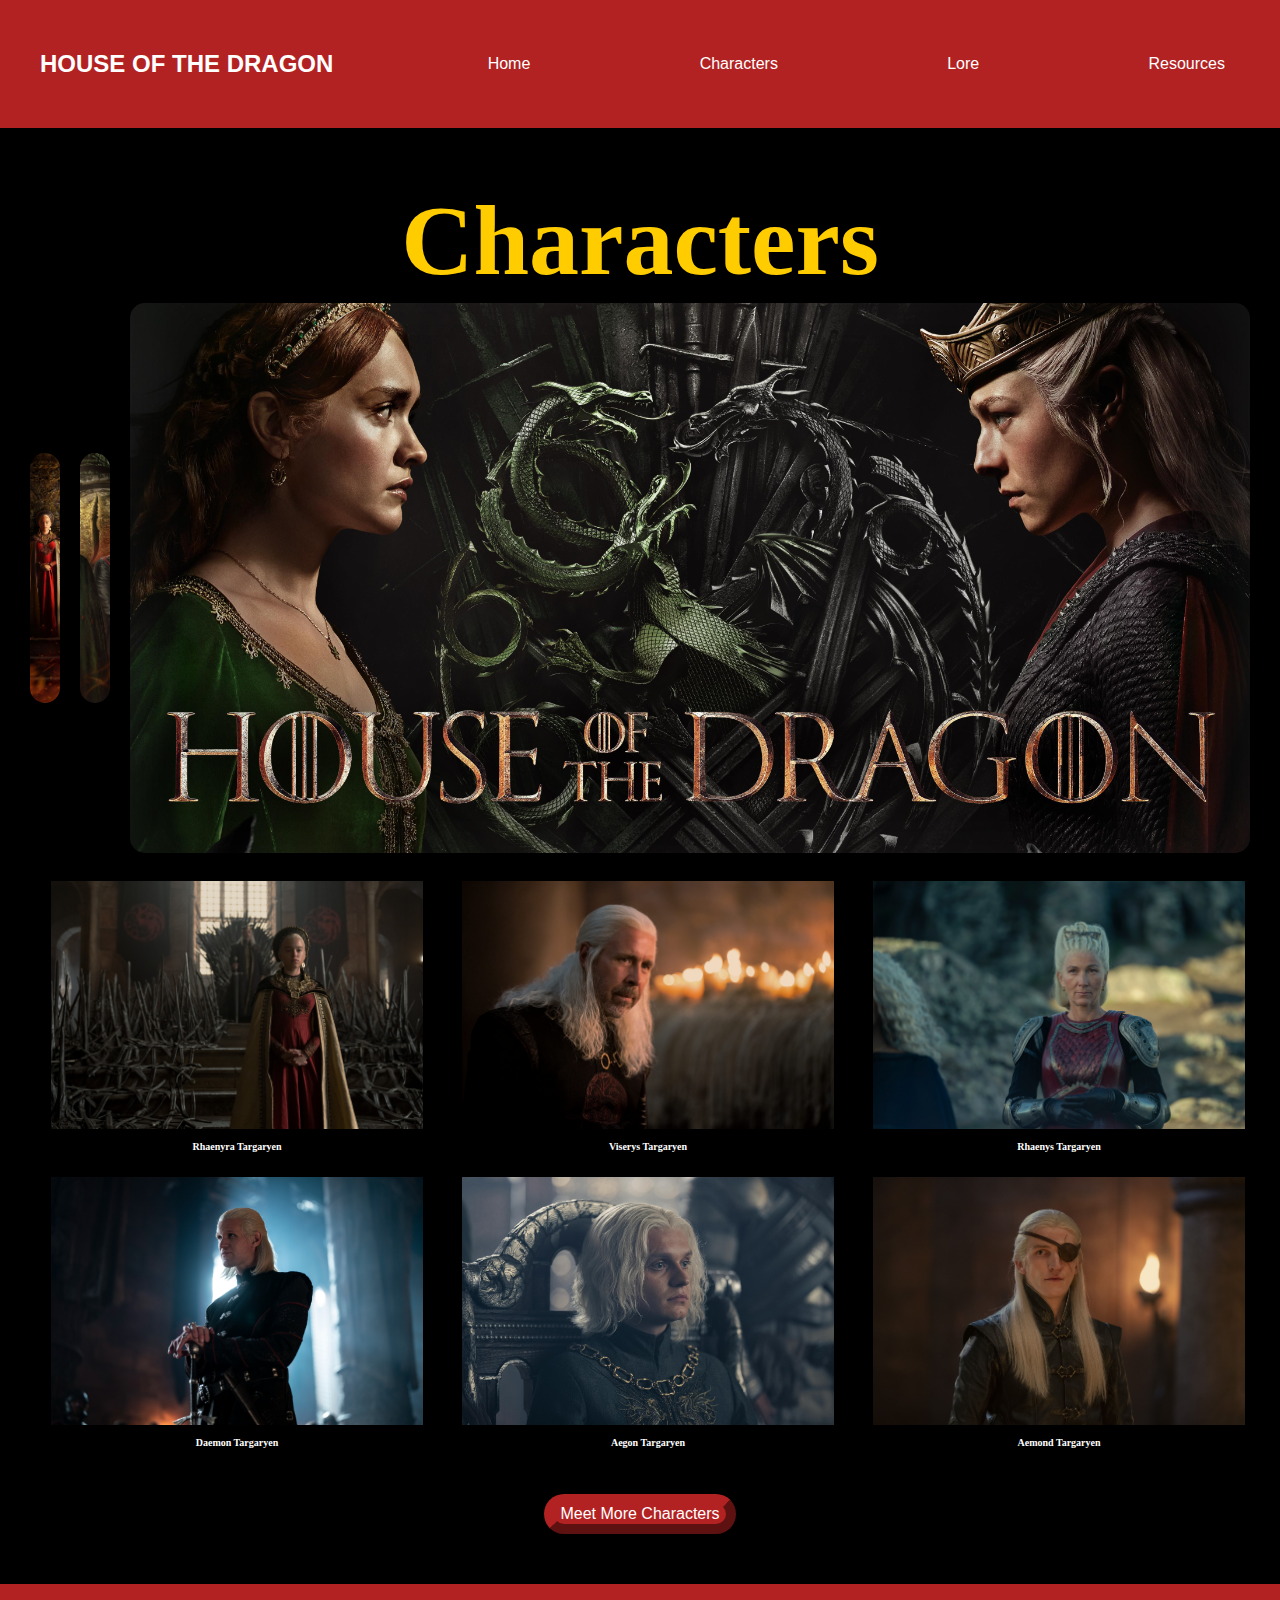
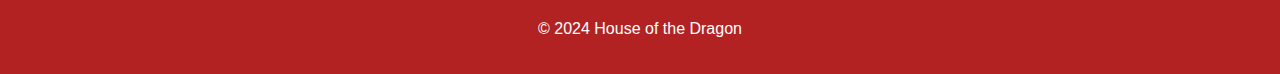
==== characters.html @ 88fac6dd "modify characters" ====
<!DOCTYPE html>
<html lang="en">
<head>
    <meta charset="UTF-8">
    <meta name="viewport" content="width=device-width, initial-scale=1.0">
    <link rel="stylesheet" href="styles.css">
    <meta name="description" content="House of the Dragon Characters">
    <title>House of Targaryen</title>
</head>
<body>
    <header class="header">
        <nav class="header__nav">
                <a class="header__logo">House of the Dragon</a>
                <a href="index.html" class="header__link">Home</a>
                <a href="characters.html" class="header__link">Characters</a>
                <a href="more.html" class="header__link">Lore</a>
                <a href="resources.html"class="header__link">Resources</a>
            </nav>
    </header>
    <div class="cast main content">
        <main>
            <h2 class="cast__subheading">Characters</h2>
            <div class="castslider">
                <input type="radio" name="slider" id="radio1" class="hidden" checked="">
                <label  for="radio1" class="box b1"></label>
                <input type="radio" name="slider" id="radio2" class="hidden" checked="">
                <label  for="radio2" class="box b2"></label>
                <input type="radio" name="slider" id="radio3" class="hidden" checked="">
                <label  for="radio3" class="box b3"></label>
            </div>
            <div class="cast_row">
                <div class="cast_column">
                  <div class="cast_card">
                    <img src="images/Rhaeny.jpg" alt="#" style="width:100%">
                    <div class="cast_container">
                        <h2 class="cast_text"> Rhaenyra Targaryen</h2>
                    </div>
                  </div>
                </div>
                <div class="cast_column">
                  <div class="cast_card">
                    <img src="images/viserys.jpg" alt= "Mike" style="width:100%">
                    <div class="cast_container">
                      <h2 class="cast_text"> Viserys Targaryen</h2>
                    </div>
                  </div>
                </div>
                <div class="cast_column">
                  <div class="cast_card">
                    <img src="images/Rhaenys.jpg" alt="John" style="width:100%">
                    <div class="cast_container">
                        <h2 class="cast_text"> Rhaenys Targaryen</h2>
                    </div>
                  </div>
                </div>
                <div class="cast_column">
                  <div class="cast_card">
                    <img src="images/daemon.jpg" alt="John" style="width:100%">
                    <div class="cast_container">
                      <h2 class="cast_text"> Daemon Targaryen</h2>
                    </div>
                  </div>
                </div>
                <div class="cast_column">
                    <div class="cast_card">
                      <img src="images/aegoon.jpg" alt="John" style="width:100%">
                      <div class="cast_container">
                        <h2 class="cast_text"> Aegon Targaryen</h2>
                      </div>
                    </div>
                  </div>
                  <div class="cast_column">
                    <div class="cast_card">
                      <img src="images/aemond.jpg" alt="John" style="width:100%">
                      <div class="cast_container">
                        <h2 class="cast_text"> Aemond Targaryen</h2>
                      </div>
                    </div>
                  </div>
            </div>
            <button>
                <a href="https://www.hbo.com/house-of-the-dragon/cast-and-characters">Meet More Characters</a>
            </button>
        </main>
    </div>
    <footer class="footer">
        <p class="footer__text">&copy; 2024 House of the Dragon</p>
      </footer>
</body>
</html>
---- styles.css ----
/* Style guide colors */
:root {
    --primary-color: #b22222;
    --secondary-color: #ffcc00;
    --text-color: #ffffff;
    --background-color: #000000;
    --link-color: #ffffff;
}

body {
    font-family: 'Roboto', sans-serif;
    margin: 0;
    background-color: var(--background-color);
    color: var(--text-color);
}

/* Header */
.header {
    background-color: var(--primary-color);
    padding: 40px;
}

.header__nav {
    display:flex;
    flex-flow: row nowrap;
    justify-content:space-between;
    align-items: center;
}

.header__logo {
    font-size: 1.5rem;
    font-weight: bold;
    text-transform: uppercase;
    color: var(--link-color);
    text-decoration: none;
    cursor: pointer;
}

.header__link {
    color: var(--link-color);
    text-decoration: none;
    transition: color 0.3s;
    padding: 15px;
    float: right;
    text-align: right; 
}

.header__link:hover {
    color: var(--secondary-color);
}

/* Home Page*/

/* Hero Section */
.hero {
    text-align: center;
    padding: 100px 20px;
    background-image: url('assets/House_of_Dragon.webp');
    background-size: cover;
    background-position: center;
}

.hero__title {
    font-size: 2.5rem;
    margin-bottom: 20px;
}

.hero__subtitle {
    font-size: 1.5rem;
    margin-bottom: 30px;
}

.hero__button {
    padding: 10px 20px;
    background-color: var(--secondary-color);
    border: none;
    color: var(--background-color);
    cursor: pointer;
    transition: background-color 0.3s;
}

.hero__button:hover {
    background-color: var(--primary-color);
}

/* Content Section */
.content {
    padding: 50px 20px;
}

.content__title {
    font-size: 2rem;
    margin-bottom: 20px;
}

.content__text {
    font-size: 1.2rem;
    margin-bottom: 30px;
}

.content__image {
    display: block;
    margin: 0 auto;
    max-width: 100%;
    transition: transform 0.3s;
}

.content__image:hover {
    transform: scale(1.05);
}

/* Cast Tab */

.cast__subheading {
    font-family: 'GoT';
    text-align: center;
    font-size: 100px;
    color: var(--secondary-color);
    margin: 5px  5px 5px 5px;
}

.castslider {
    text-align: center;
    display: flex;
    justify-content: center;
    align-items: center;
    height: 550px;
    margin: 0;
    margin-bottom: 20px;
}
.box {
    width: 40px;
    height: 250px;
    background-color:  	#c94b4b;
    margin: 10px;
    cursor: pointer;
    transition: width 0.3s ease-in, height 0.3s ease-in;
    border-radius: 15px;
    background-size: cover;
    background-position: center;
}

.hidden:checked + .box {
    width: 1500px;
    height: 550px;
}
.hidden {
    display: none;
}

.b1 {
    background-image: url(images/season1.webp);
}
    
.b2 {
    background-image: url(images/dragon.jpg);
}

.b3 {
    background-image: url(images/logo.jpg);
}

.b4 {
    background-image: url(images/alicent.jpg);
}

.cast_column {
    float: left;
    width: 30%;
    padding: 8px 8px  8px 8px;
    margin-left: 23px;
  }
  
  .cast_container {
    padding:0px 16px;
  }
  
  .cast_container::after, .cast_row::after {
    content: "";
    clear: both;
    display: table;
  }

  .cast_text {
    text-align: center;
    font-family: 'GoT';
    font-size: 10px;
  }
  
button {
    cursor: pointer;
    display: block;
    margin: auto;
    margin-top: 30px;
    border-radius: 50px;
    border-width: 10px;
    border-color: var(--primary-color);
    background-color: #b22222;
}

button:hover {
    animation-duration: 3s;
    animation-iteration-count:infinite;
    animation-name: bounce;
    animation-timing-function: ease;
}

button a {
    color: var(--link-color);
    text-decoration: none;
    font-size: larger;
}

@keyframes bounce {
  0% {
transform: translateY(0);
  }
  50% {
    transform: translateY(-20px)
  }
  100% {
    transform: translateY(0)
  }
}

@font-face {
    font-family: 'GoT';
    src: url(fonts/Game\ of\ Thrones.ttf);
}

/* Footer */
footer {
    text-align: center;
    padding: 20px;
    background-color: var(--primary-color);
    color: var(--text-color);
}

/* Media Queries */
@media (max-width: 768px) {
    .header__nav {
        flex-direction: column;
    }

    .hero__title {
        font-size: 2rem;
    }

    .hero__subtitle {
        font-size: 1.2rem;
    }
}

@media (max-width: 500px) {
    .header {
        text-align: center;
    }

    .header__link {
        display: block;
        margin: 5px 0;
    }

    .hero {
        padding: 50px 10px;
    }

    .hero__title {
        font-size: 1.5rem;
    }

    .hero__subtitle {
        font-size: 1rem;
    }

    .hero__button {
        padding: 8px 16px;
    }

    .content {
        padding: 30px 10px;
    }

    .content__title {
        font-size: 1.5rem;
    }

    .content__text {
        font-size: 1rem;
    }

    .cast__subheading {
        font-size: 50px;
        display: block;
      }

      .cast_column {
        width: 100%;
        display: block;
      }
}
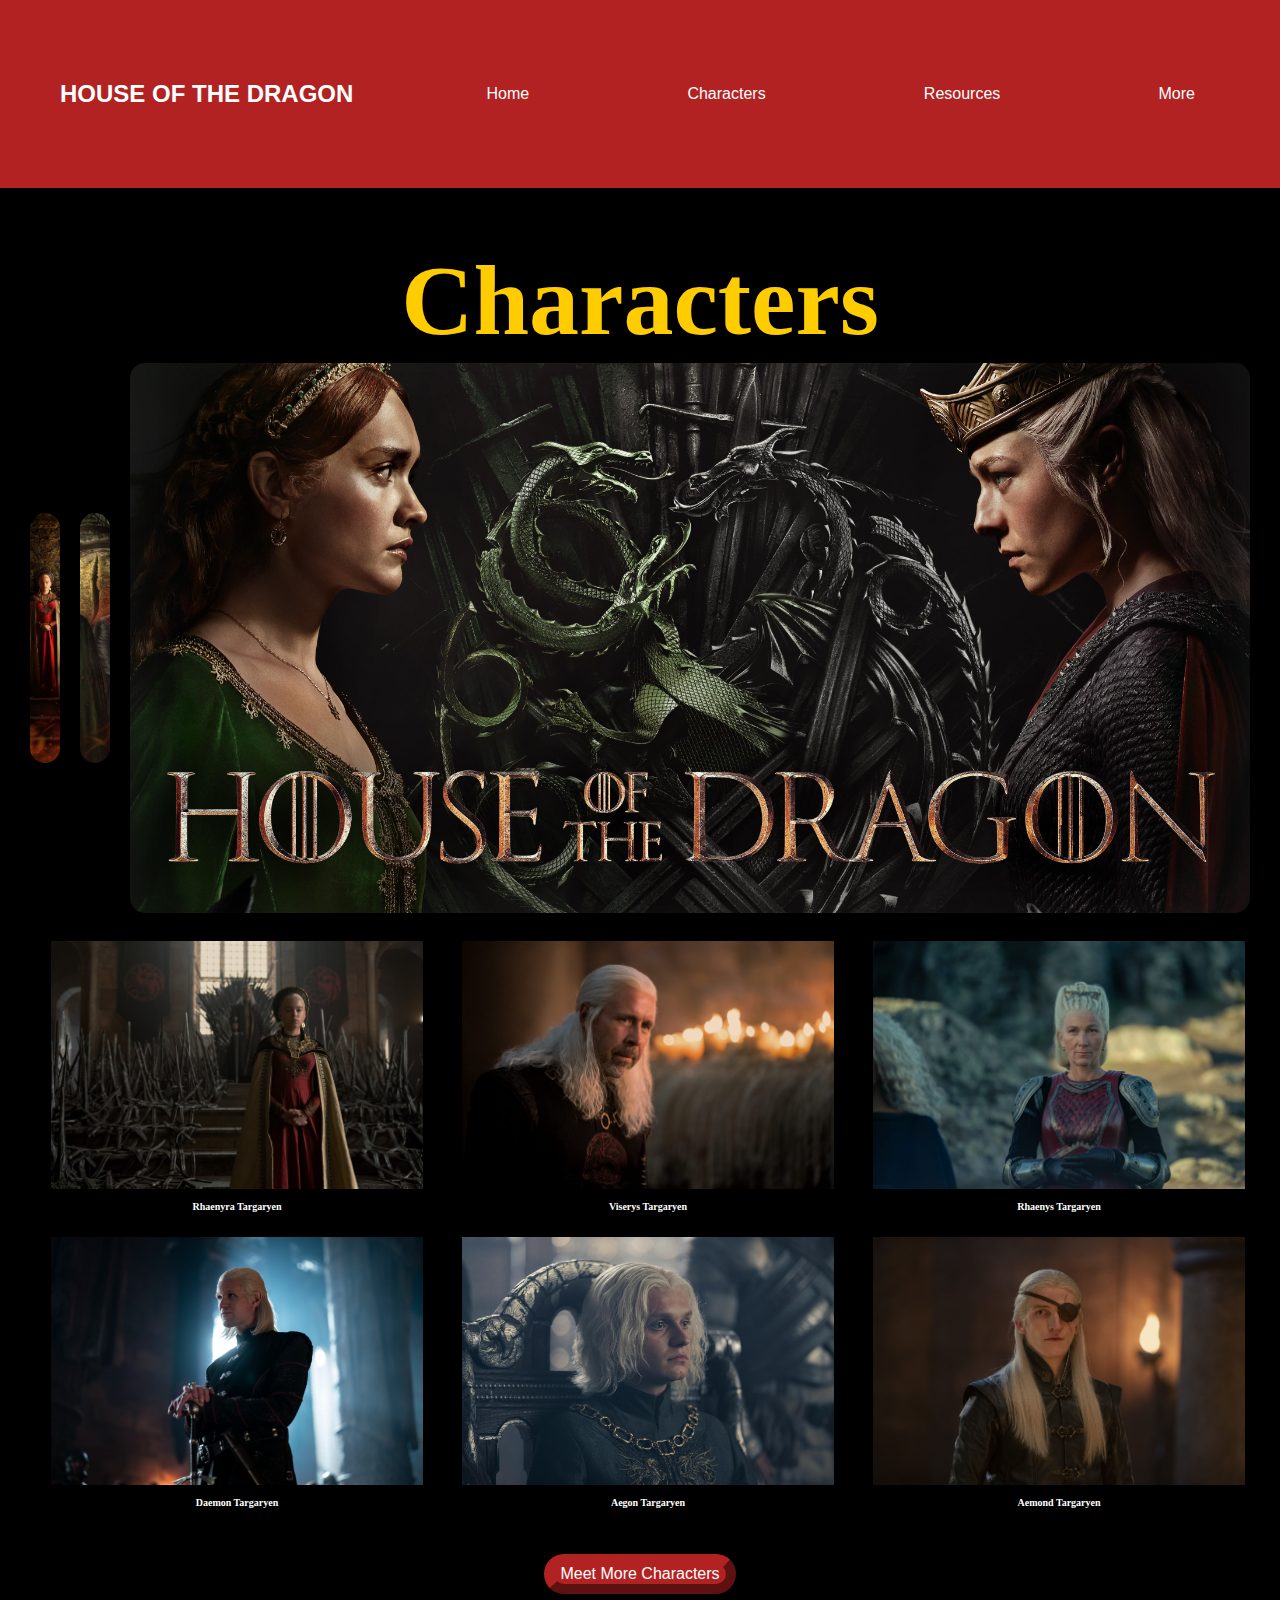
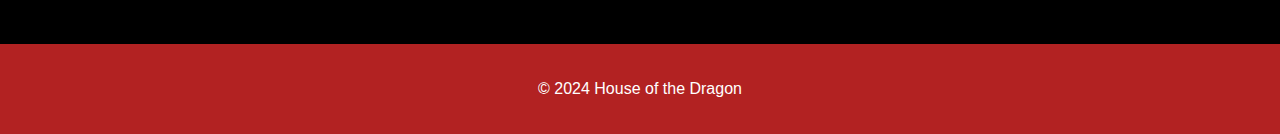
==== commit a317e9bf: "Update characters.html" ====
--- a/characters.html
+++ b/characters.html
@@ -13,8 +13,8 @@
                 <a class="header__logo">House of the Dragon</a>
                 <a href="index.html" class="header__link">Home</a>
                 <a href="characters.html" class="header__link">Characters</a>
-                <a href="more.html" class="header__link">Lore</a>
                 <a href="resources.html"class="header__link">Resources</a>
+                <a href="more.html" class="header__link">More</a>
             </nav>
     </header>
     <div class="cast main content">
@@ -87,4 +87,4 @@
         <p class="footer__text">&copy; 2024 House of the Dragon</p>
       </footer>
 </body>
-</html>+</html>
--- a/styles.css
+++ b/styles.css
@@ -24,6 +24,13 @@
     display:flex;
     flex-flow: row nowrap;
     justify-content:space-between;
+    padding: 20px;
+}
+
+.header__nav {
+    display: flex;
+    flex-wrap: wrap;
+    justify-content: space-between;
     align-items: center;
 }
 
@@ -43,6 +50,13 @@
     padding: 15px;
     float: right;
     text-align: right; 
+}
+
+.header__link {
+    margin: 10px;
+    color: var(--link-color);
+    text-decoration: none;
+    transition: color 0.3s;
 }
 
 .header__link:hover {
@@ -229,7 +243,7 @@
 }
 
 /* Footer */
-footer {
+.footer {
     text-align: center;
     padding: 20px;
     background-color: var(--primary-color);
@@ -298,4 +312,4 @@
         width: 100%;
         display: block;
       }
-}
+}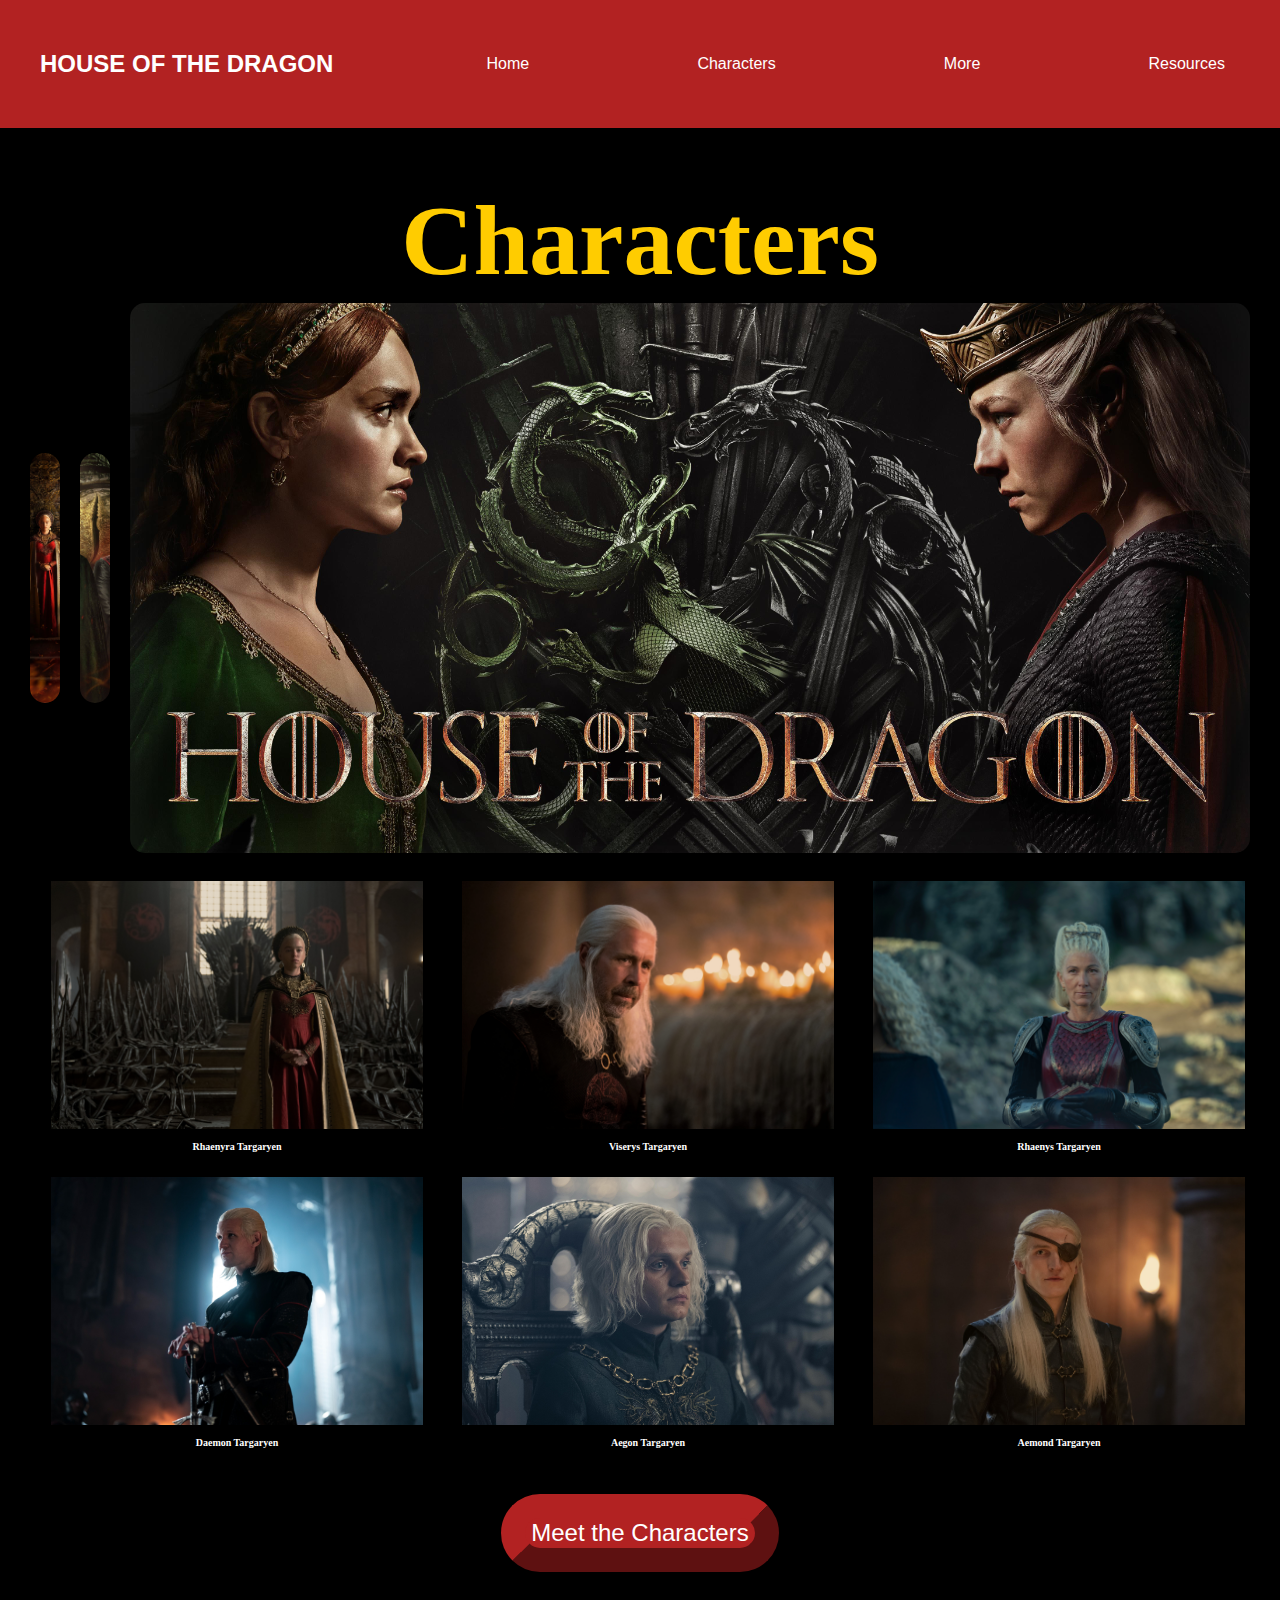
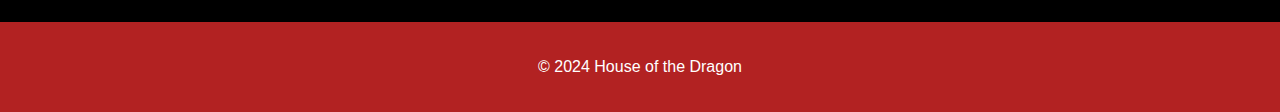
==== commit 1fcd95d0: "update characters and readme" ====
--- a/characters.html
+++ b/characters.html
@@ -10,11 +10,11 @@
 <body>
     <header class="header">
         <nav class="header__nav">
-                <a class="header__logo">House of the Dragon</a>
+                <a href="index.html"class="header__logo">House of the Dragon</a>
                 <a href="index.html" class="header__link">Home</a>
                 <a href="characters.html" class="header__link">Characters</a>
+                <a href="more.html" class="header__link">More</a>
                 <a href="resources.html"class="header__link">Resources</a>
-                <a href="more.html" class="header__link">More</a>
             </nav>
     </header>
     <div class="cast main content">
@@ -78,8 +78,8 @@
                     </div>
                   </div>
             </div>
-            <button>
-                <a href="https://www.hbo.com/house-of-the-dragon/cast-and-characters">Meet More Characters</a>
+            <button class="character_button">
+                <a href="https://www.hbo.com/house-of-the-dragon/cast-and-characters">Meet the Characters</a>
             </button>
         </main>
     </div>
@@ -87,4 +87,4 @@
         <p class="footer__text">&copy; 2024 House of the Dragon</p>
       </footer>
 </body>
-</html>
+</html>--- a/styles.css
+++ b/styles.css
@@ -24,13 +24,6 @@
     display:flex;
     flex-flow: row nowrap;
     justify-content:space-between;
-    padding: 20px;
-}
-
-.header__nav {
-    display: flex;
-    flex-wrap: wrap;
-    justify-content: space-between;
     align-items: center;
 }
 
@@ -50,13 +43,6 @@
     padding: 15px;
     float: right;
     text-align: right; 
-}
-
-.header__link {
-    margin: 10px;
-    color: var(--link-color);
-    text-decoration: none;
-    transition: color 0.3s;
 }
 
 .header__link:hover {
@@ -201,28 +187,28 @@
     font-size: 10px;
   }
   
-button {
+.character_button {
     cursor: pointer;
     display: block;
     margin: auto;
     margin-top: 30px;
     border-radius: 50px;
-    border-width: 10px;
+    border-width: 24px;
     border-color: var(--primary-color);
     background-color: #b22222;
 }
 
-button:hover {
+.character_button:hover {
     animation-duration: 3s;
     animation-iteration-count:infinite;
     animation-name: bounce;
     animation-timing-function: ease;
 }
 
-button a {
+.character_button a {
     color: var(--link-color);
     text-decoration: none;
-    font-size: larger;
+    font-size: 24px;
 }
 
 @keyframes bounce {
@@ -243,7 +229,7 @@
 }
 
 /* Footer */
-.footer {
+footer {
     text-align: center;
     padding: 20px;
     background-color: var(--primary-color);
@@ -309,7 +295,7 @@
       }
 
       .cast_column {
-        width: 100%;
+        width: 90%;
         display: block;
       }
-}+}
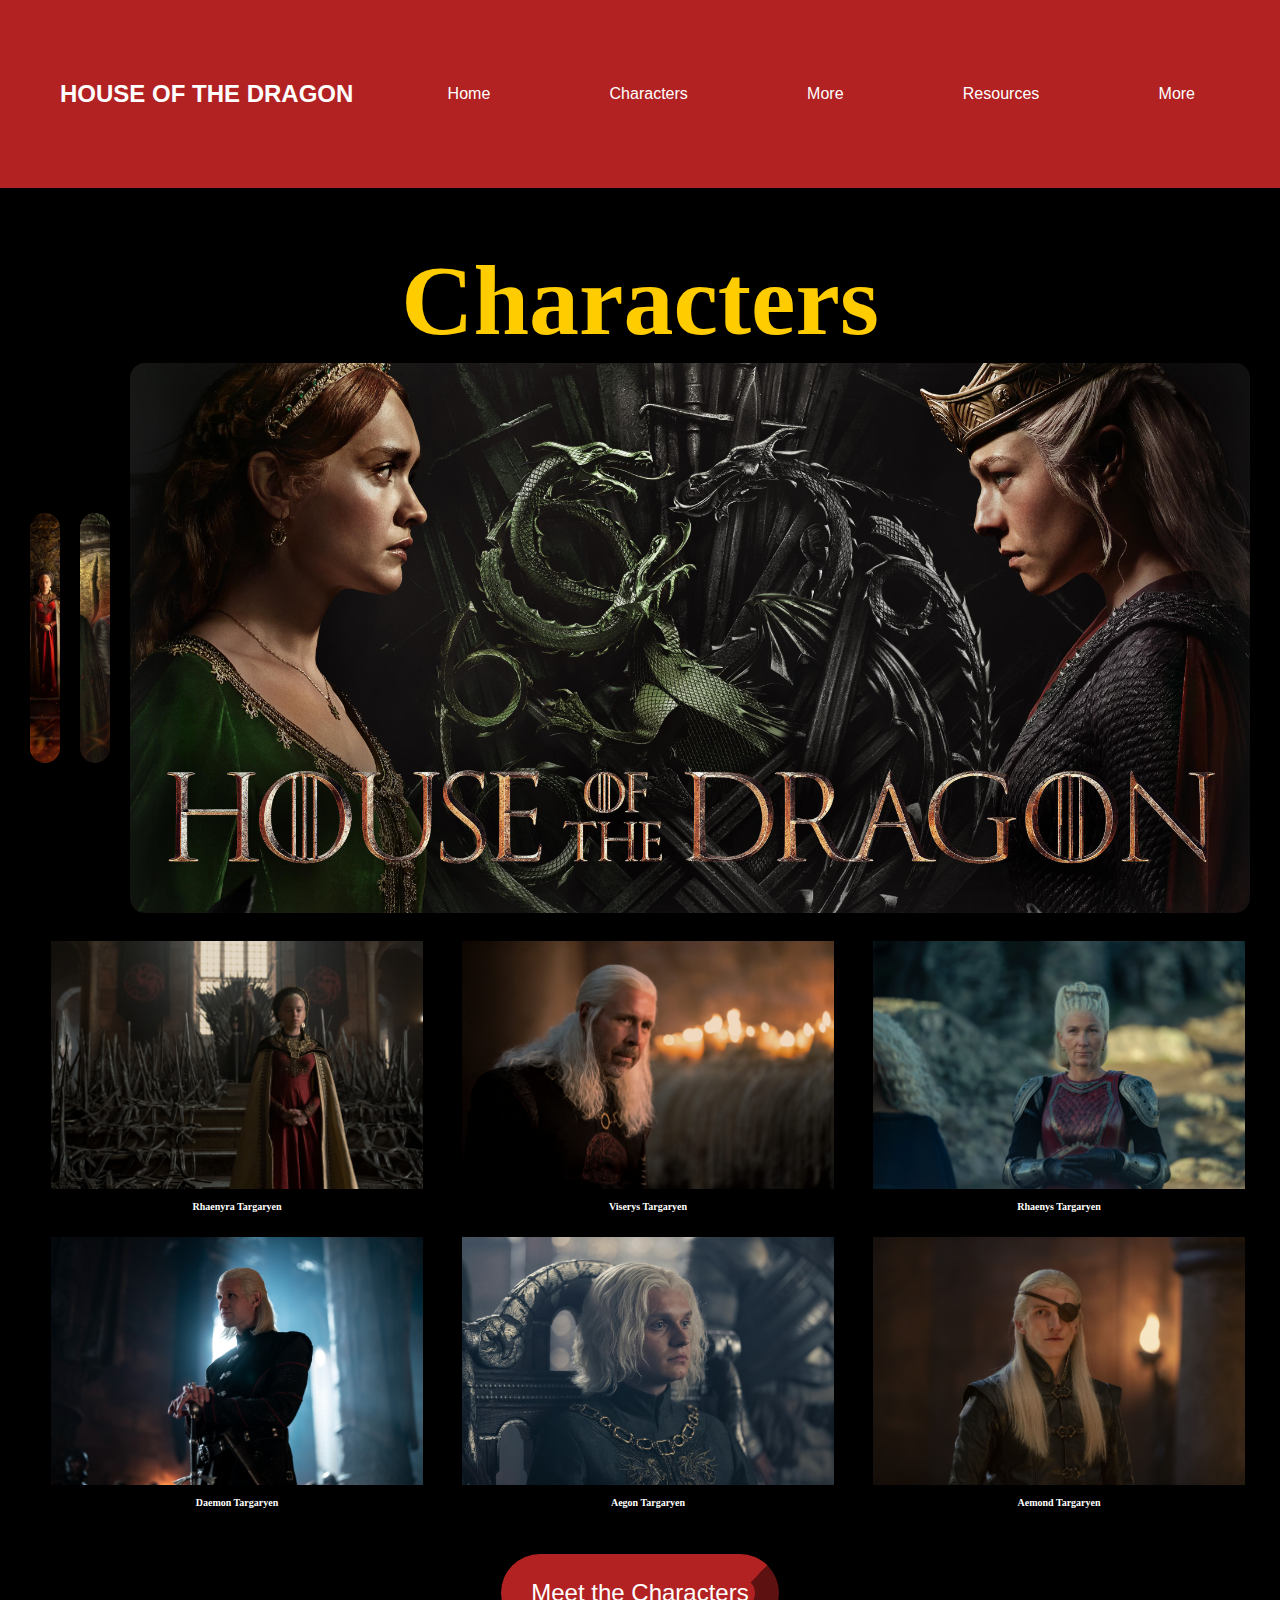
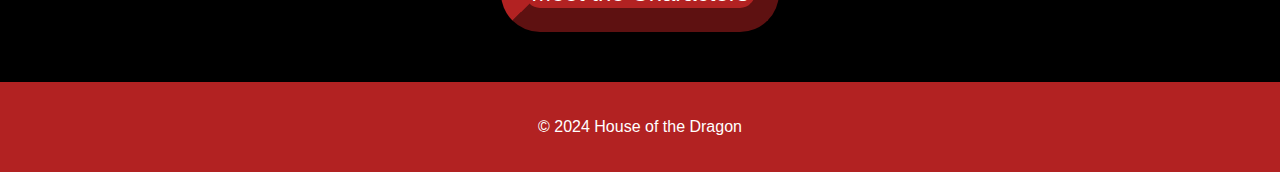
==== commit 2d4152a3: "Merge branch 'main' into torna-character-update" ====
--- a/characters.html
+++ b/characters.html
@@ -15,6 +15,7 @@
                 <a href="characters.html" class="header__link">Characters</a>
                 <a href="more.html" class="header__link">More</a>
                 <a href="resources.html"class="header__link">Resources</a>
+                <a href="more.html" class="header__link">More</a>
             </nav>
     </header>
     <div class="cast main content">
@@ -87,4 +88,4 @@
         <p class="footer__text">&copy; 2024 House of the Dragon</p>
       </footer>
 </body>
-</html>+</html>
--- a/styles.css
+++ b/styles.css
@@ -24,6 +24,13 @@
     display:flex;
     flex-flow: row nowrap;
     justify-content:space-between;
+    padding: 20px;
+}
+
+.header__nav {
+    display: flex;
+    flex-wrap: wrap;
+    justify-content: space-between;
     align-items: center;
 }
 
@@ -45,6 +52,13 @@
     text-align: right; 
 }
 
+.header__link {
+    margin: 10px;
+    color: var(--link-color);
+    text-decoration: none;
+    transition: color 0.3s;
+}
+
 .header__link:hover {
     color: var(--secondary-color);
 }
@@ -55,7 +69,7 @@
 .hero {
     text-align: center;
     padding: 100px 20px;
-    background-image: url('assets/House_of_Dragon.webp');
+    background-image: url('images/House_of_Dragon.webp');
     background-size: cover;
     background-position: center;
 }
@@ -228,8 +242,58 @@
     src: url(fonts/Game\ of\ Thrones.ttf);
 }
 
+
+/*** "MORE" PAGE - Styling Start ***/
+
+/* Note: I matched characters page's main heading style and padding for consistency */
+.more__h1 {
+    font-family: 'GoT';
+    text-align: center;
+    font-size: 7rem;
+    color: var(--secondary-color);
+    margin: 5px;
+}
+
+.more__content {
+    padding: 50px;
+}
+
+/* MORE page - book cover imgs section */
+.covers {
+    display: flex;
+    flex-direction: row;
+    flex-wrap: wrap;
+    max-width: 100vw;
+    justify-content: center;
+}
+
+.book__cover {
+    max-height: 230px;
+    margin: 10px;
+    transition: transform 0.3s;
+}
+
+.book__cover:hover {
+    transform: scale(1.2);
+}
+
+.wrap {
+    word-wrap: break-word;
+}
+
+/* MORE page - font styling */
+.book__title {
+    font-style: italic;
+    font-weight: bold;
+}
+
+.series__title {
+    font-style: italic;
+}
+/*** "MORE" PAGE - Styling End ***/
+
 /* Footer */
-footer {
+.footer {
     text-align: center;
     padding: 20px;
     background-color: var(--primary-color);
@@ -249,6 +313,10 @@
     .hero__subtitle {
         font-size: 1.2rem;
     }
+
+    .more__h1 {
+        font-size: 4.2rem;
+    }
 }
 
 @media (max-width: 500px) {
@@ -298,4 +366,8 @@
         width: 90%;
         display: block;
       }
-}
+    
+    .more__h1 {
+        font-size: 3rem;
+    }
+}
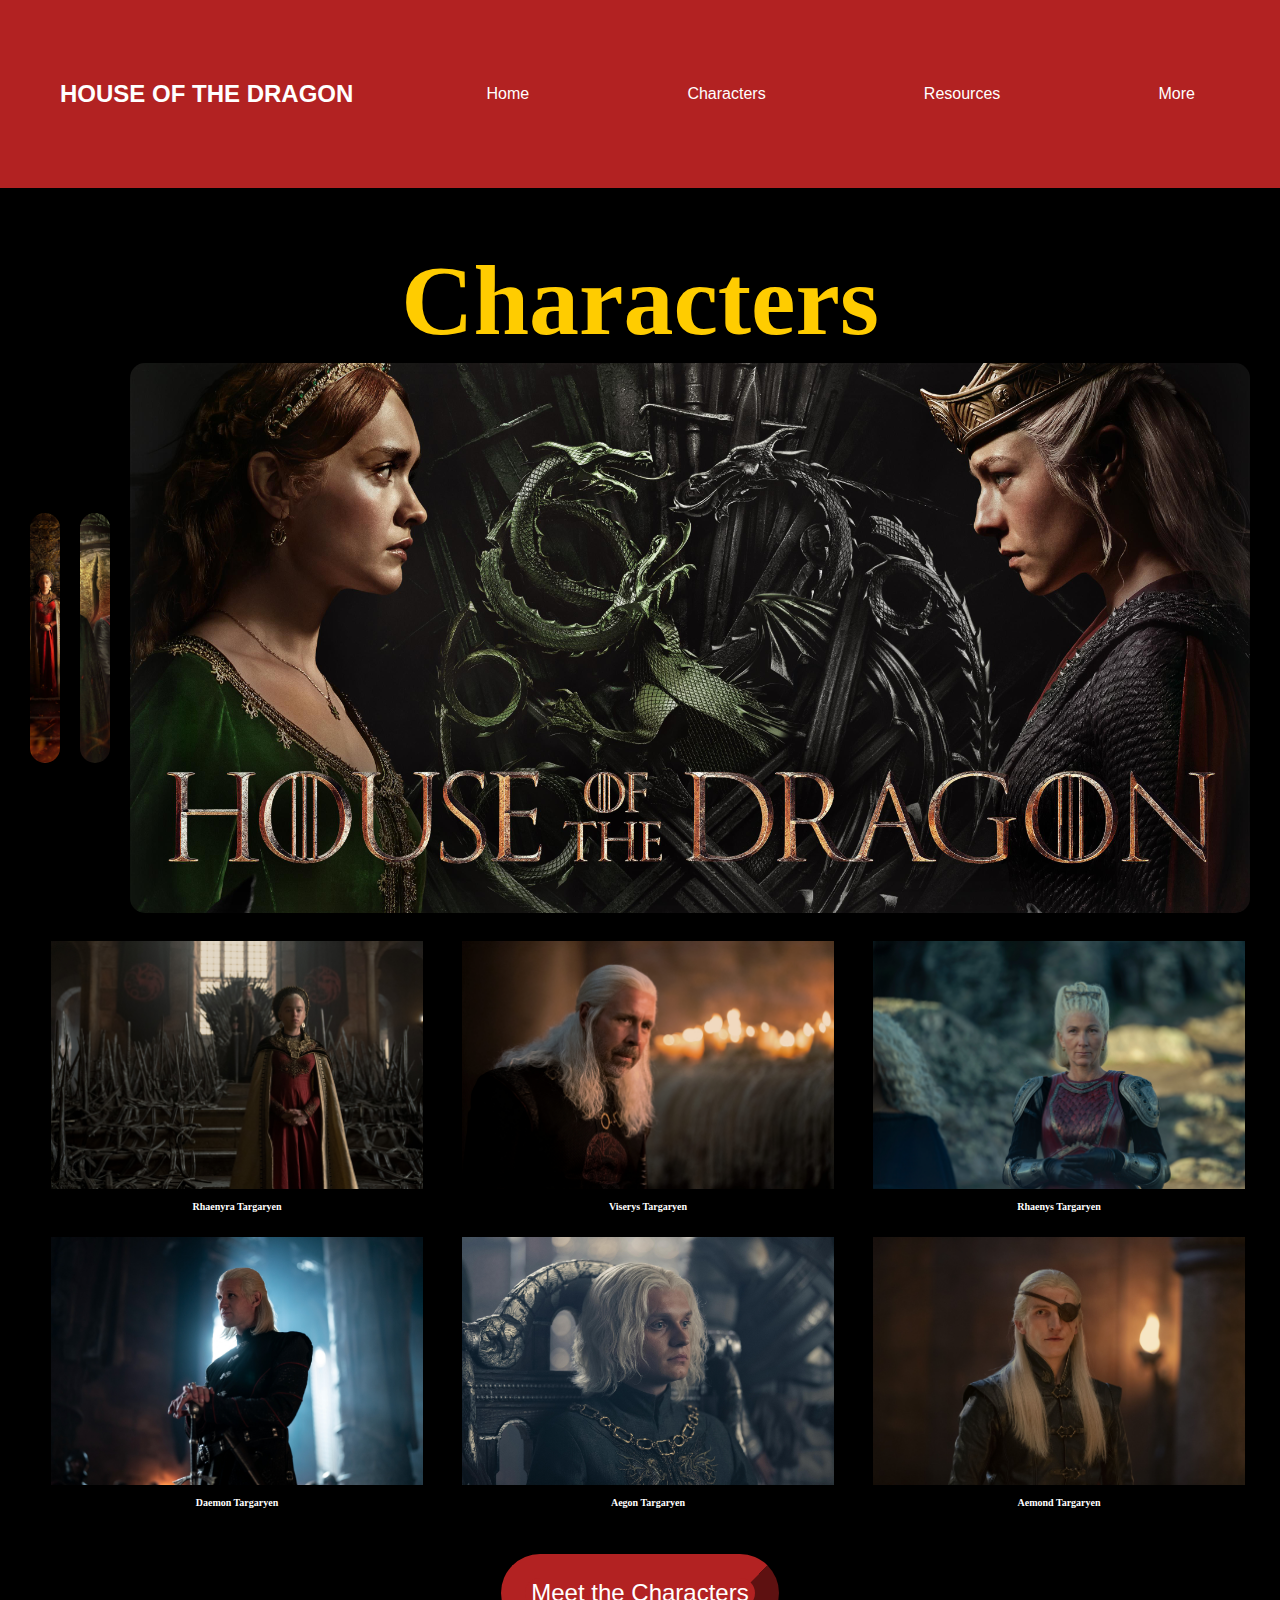
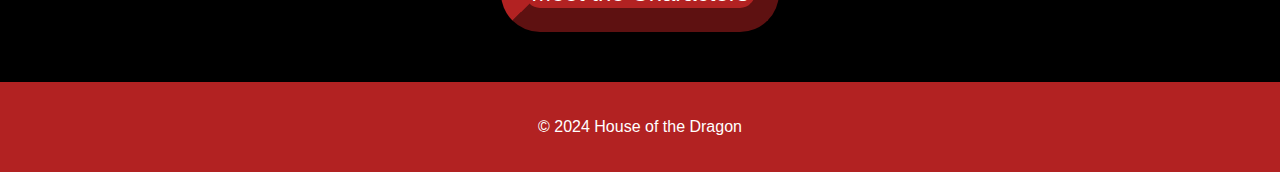
==== commit 63c946d2: "Update characters.html" ====
--- a/characters.html
+++ b/characters.html
@@ -13,7 +13,6 @@
                 <a href="index.html"class="header__logo">House of the Dragon</a>
                 <a href="index.html" class="header__link">Home</a>
                 <a href="characters.html" class="header__link">Characters</a>
-                <a href="more.html" class="header__link">More</a>
                 <a href="resources.html"class="header__link">Resources</a>
                 <a href="more.html" class="header__link">More</a>
             </nav>
